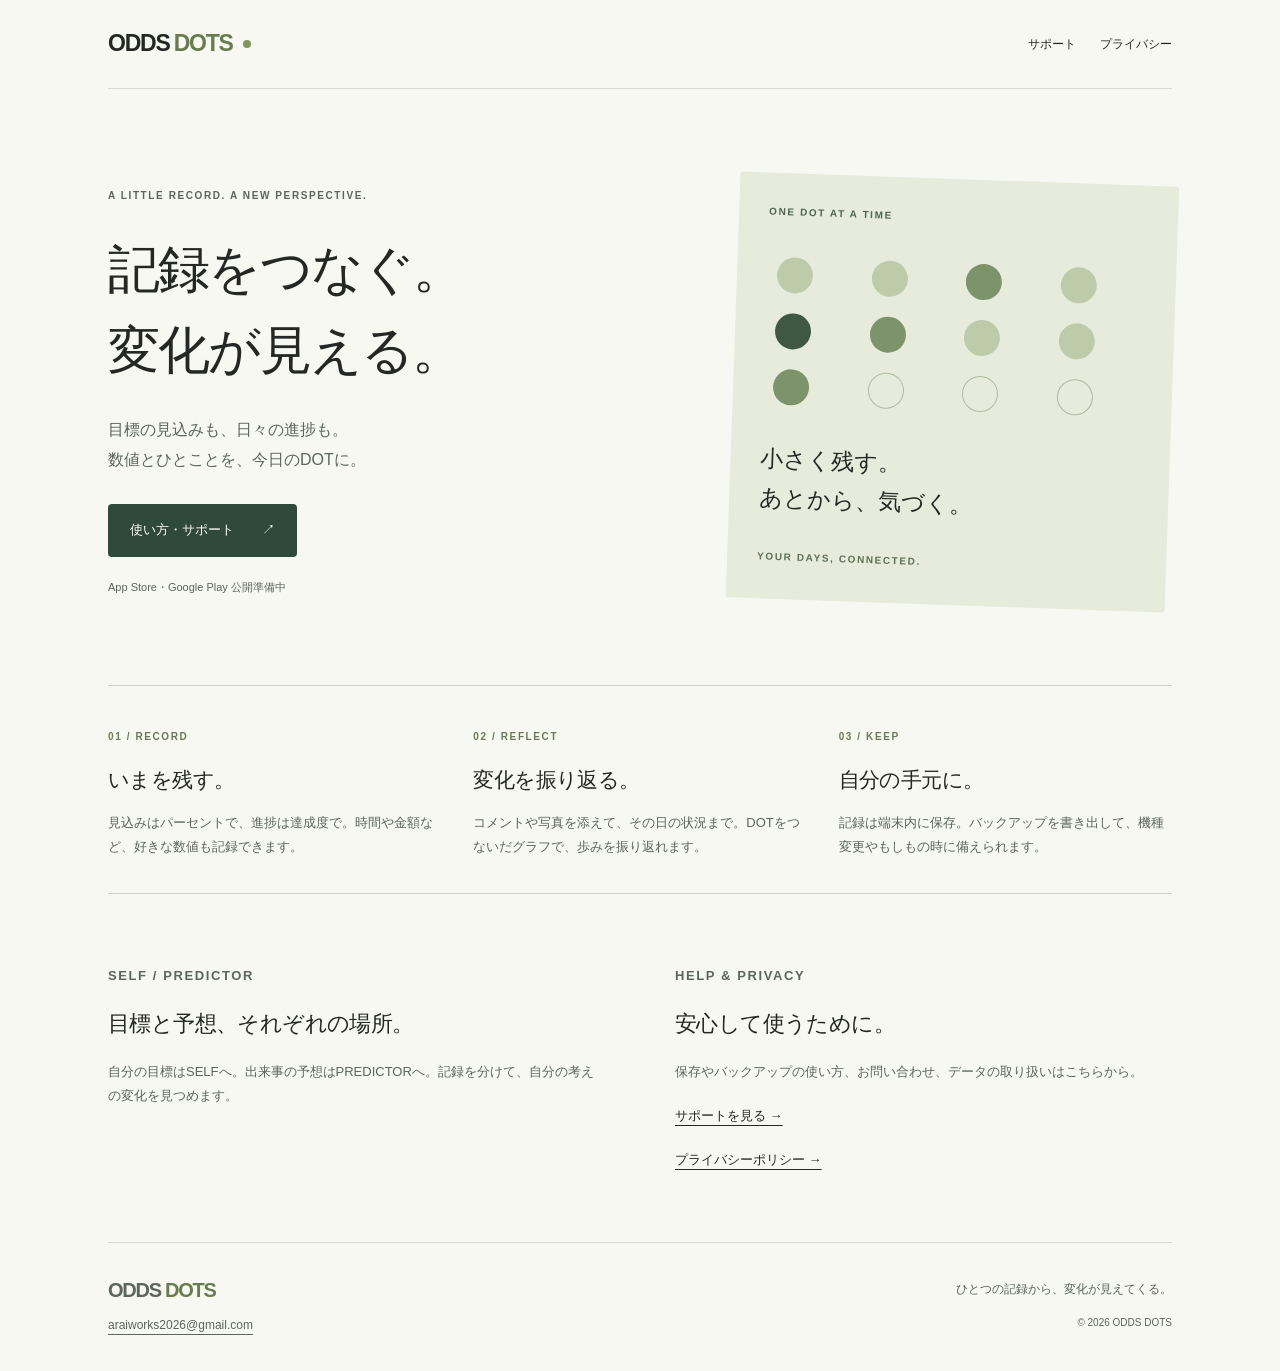
==== odds-dots/index.html @ dd60c02d "Add ODDS DOTS support and privacy website" ====
<!doctype html>
<html lang="ja"><head><meta charset="utf-8"><meta name="viewport" content="width=device-width,initial-scale=1"><meta name="color-scheme" content="light"><title>記録をつなぐ。変化が見える。 | ODDS DOTS</title><meta name="description" content="目標と予想を、数値・コメント・写真で記録するODDS DOTS。使い方、お問い合わせ、プライバシーポリシーをご案内します。"><link rel="canonical" href="https://f7tbfk4rnb-sys.github.io/odds-dots/"><meta property="og:title" content="記録をつなぐ。変化が見える。 | ODDS DOTS"><meta property="og:description" content="目標と予想を、数値・コメント・写真で記録するODDS DOTS。使い方、お問い合わせ、プライバシーポリシーをご案内します。"><meta property="og:type" content="website"><meta property="og:url" content="https://f7tbfk4rnb-sys.github.io/odds-dots/"><link rel="stylesheet" href="./style.css"></head><body><a class="skip" href="#main">本文へ移動</a><div class="wrap"><header><a class="brand" href="./">ODDS<span>DOTS</span><i aria-hidden="true"></i></a><nav aria-label="メインナビゲーション"><a href="./support/">サポート</a><a href="./privacy/">プライバシー</a></nav></header><main id="main">
<section class="hero"><div><p class="eyebrow">A LITTLE RECORD. A NEW PERSPECTIVE.</p><h1>記録をつなぐ。<br>変化が見える。</h1><p class="lead">目標の見込みも、日々の進捗も。<br>数値とひとことを、今日のDOTに。</p><div class="actions"><a class="button" href="support/">使い方・サポート <span aria-hidden="true">↗</span></a><span class="status">App Store・Google Play 公開準備中</span></div></div><div class="visual" aria-label="日々の記録がつながるイメージ"><span class="visual-label">ONE DOT AT A TIME</span><div class="dots" aria-hidden="true"><i></i><i></i><i></i><i></i><i></i><i></i><i></i><i></i><i></i><i></i><i></i><i></i></div><p>小さく残す。<br>あとから、気づく。</p><span class="visual-foot">YOUR DAYS, CONNECTED.</span></div></section>
<section class="features" aria-label="ODDS DOTSでできること"><article><span class="number">01 / RECORD</span><h2>いまを残す。</h2><p>見込みはパーセントで、進捗は達成度で。時間や金額など、好きな数値も記録できます。</p></article><article><span class="number">02 / REFLECT</span><h2>変化を振り返る。</h2><p>コメントや写真を添えて、その日の状況まで。DOTをつないだグラフで、歩みを振り返れます。</p></article><article><span class="number">03 / KEEP</span><h2>自分の手元に。</h2><p>記録は端末内に保存。バックアップを書き出して、機種変更やもしもの時に備えられます。</p></article></section>
<section class="two-up"><article><p class="eyebrow">SELF / PREDICTOR</p><h2>目標と予想、それぞれの場所。</h2><p>自分の目標はSELFへ。出来事の予想はPREDICTORへ。記録を分けて、自分の考えの変化を見つめます。</p></article><article><p class="eyebrow">HELP & PRIVACY</p><h2>安心して使うために。</h2><p>保存やバックアップの使い方、お問い合わせ、データの取り扱いはこちらから。</p><a class="text-link" href="support/">サポートを見る →</a><a class="text-link" href="privacy/">プライバシーポリシー →</a></article></section></main><footer><a class="brand" href="./">ODDS<span>DOTS</span></a><p>ひとつの記録から、変化が見えてくる。</p><a href="mailto:araiworks2026@gmail.com">araiworks2026@gmail.com</a><small>© 2026 ODDS DOTS</small></footer></div></body></html>
---- odds-dots/style.css ----
:root{font-family:-apple-system,BlinkMacSystemFont,"Hiragino Kaku Gothic ProN","Yu Gothic",sans-serif;color:#242723;background:#f7f8f2;font-synthesis:none;line-height:1.85;--green:#2f493b;--muted:#5c655e}*{box-sizing:border-box}body{margin:0}a{color:inherit;text-underline-offset:5px}a:focus-visible,summary:focus-visible{outline:3px solid #4f8063;outline-offset:5px}.wrap{max-width:1160px;margin:auto;padding:0 48px}.skip{position:absolute;top:-80px;background:white;padding:8px;z-index:5}.skip:focus{top:8px}header{display:flex;align-items:center;justify-content:space-between;gap:20px;padding:30px 0;border-bottom:1px solid #d7dcd2}.brand{font-size:23px;font-weight:900;letter-spacing:-1.2px;text-decoration:none;display:inline-flex;align-items:center;gap:4px;line-height:1.2}.brand span{color:#687c4f}.brand i{width:8px;height:8px;margin-left:6px;background:#7f965f;border-radius:50%}nav{display:flex;gap:24px;font-size:12px;font-weight:600}nav a{text-decoration:none}.hero{display:grid;grid-template-columns:1.3fr 1fr;align-items:center;gap:55px;padding:90px 0 80px}.eyebrow,.number,.visual-label,.visual-foot{font-size:10px;font-weight:700;letter-spacing:1.6px}.eyebrow{color:var(--muted);margin:0 0 24px}h1{font-size:clamp(32px,4.2vw,52px);line-height:1.55;letter-spacing:-1.8px;margin:0 0 25px;font-weight:750}h2{font-size:22px;letter-spacing:-.6px;line-height:1.6}p{margin:0 0 20px}.lead{color:var(--muted);font-size:16px}.actions{display:flex;flex-direction:column;align-items:flex-start;gap:20px;margin-top:30px}.button{background:var(--green);color:#fff;display:inline-flex;align-items:center;justify-content:space-between;gap:28px;padding:14px 22px;border-radius:4px;text-decoration:none;font-size:13px;font-weight:600}.status{font-size:11px;color:var(--muted)}.visual{min-height:360px;background:#e6ebdc;padding:30px;border-radius:3px;transform:rotate(2deg);position:relative;overflow:hidden}.visual-label{display:block;color:#4d654f}.dots{display:grid;grid-template-columns:repeat(4,1fr);gap:20px;margin:35px 10px}.dots i{display:block;width:36px;height:36px;background:#becbab;border-radius:50%}.dots i:nth-child(3n){background:#7d9369}.dots i:nth-child(5n){background:#3e5842}.dots i:nth-child(n+10){background:transparent;border:1px solid #aebca0}.visual p{font-size:23px;font-weight:700;line-height:1.7;margin:22px 0}.visual-foot{color:#5e7054}.features{display:grid;grid-template-columns:repeat(3,1fr);border-top:1px solid #cdd5c7;border-bottom:1px solid #cdd5c7;padding:34px 0;gap:32px}.number{color:#697959}.features p,.two-up p{font-size:13px;color:var(--muted);margin:0}.features h2{font-size:21px;margin:14px 0}.two-up{display:grid;grid-template-columns:1fr 1fr;gap:70px;padding:70px 0}.two-up .eyebrow{margin-bottom:15px}.text-link{display:block;font-size:13px;font-weight:600;margin-top:20px}.page-title{padding:68px 0 45px;border-bottom:1px solid #d7dcd2}.page-title h1{font-size:clamp(27px,4vw,42px);letter-spacing:-1px}.updated{font-size:12px;color:var(--muted);margin-bottom:0}.reading{max-width:760px;padding:35px 0 65px;margin:auto}.reading section{margin:35px 0 45px}.reading p{font-size:14px;line-height:2.1}.reading h2{font-size:22px}.reading a{overflow-wrap:anywhere}.policy section{border-top:1px solid #d7dcd2;padding-top:22px}.notice{padding:16px 20px;background:#e8eddf}.contact{background:#e8eddf;padding:30px;border-radius:4px}details{border-bottom:1px solid #d7dcd2;padding:20px 0}summary{cursor:pointer;font-size:15px;font-weight:650}details p{margin:18px 0 4px;color:var(--muted)}footer{border-top:1px solid #d7dcd2;padding:35px 0;display:grid;grid-template-columns:1fr 1fr;gap:12px;font-size:12px;color:var(--muted)}footer .brand{font-size:20px}footer p{margin:0;text-align:right}footer small{text-align:right}footer>a{overflow-wrap:anywhere}@media(max-width:700px){.wrap{padding:0 24px}header{padding:22px 0;gap:12px}nav{gap:14px;font-size:10px}.brand{font-size:20px}.hero{padding:45px 0;grid-template-columns:1fr;gap:32px}.hero h1{font-size:38px}.visual{min-height:280px;padding:24px;transform:none}.dots{gap:15px;margin:24px 0}.dots i{width:30px;height:30px}.visual p{font-size:20px}.features{grid-template-columns:1fr;gap:30px}.features article+article{border-top:1px solid #d7dcd2;padding-top:24px}.two-up{grid-template-columns:1fr;gap:40px;padding:45px 0}.page-title{padding:42px 0 24px}.reading{padding-top:8px}.contact{padding:22px}footer{grid-template-columns:1fr}footer p,footer small{text-align:left}.lead{font-size:14px}.eyebrow{font-size:9px;letter-spacing:1px}.reading h2{font-size:20px}}@media(prefers-reduced-motion:reduce){*{scroll-behavior:auto!important}}
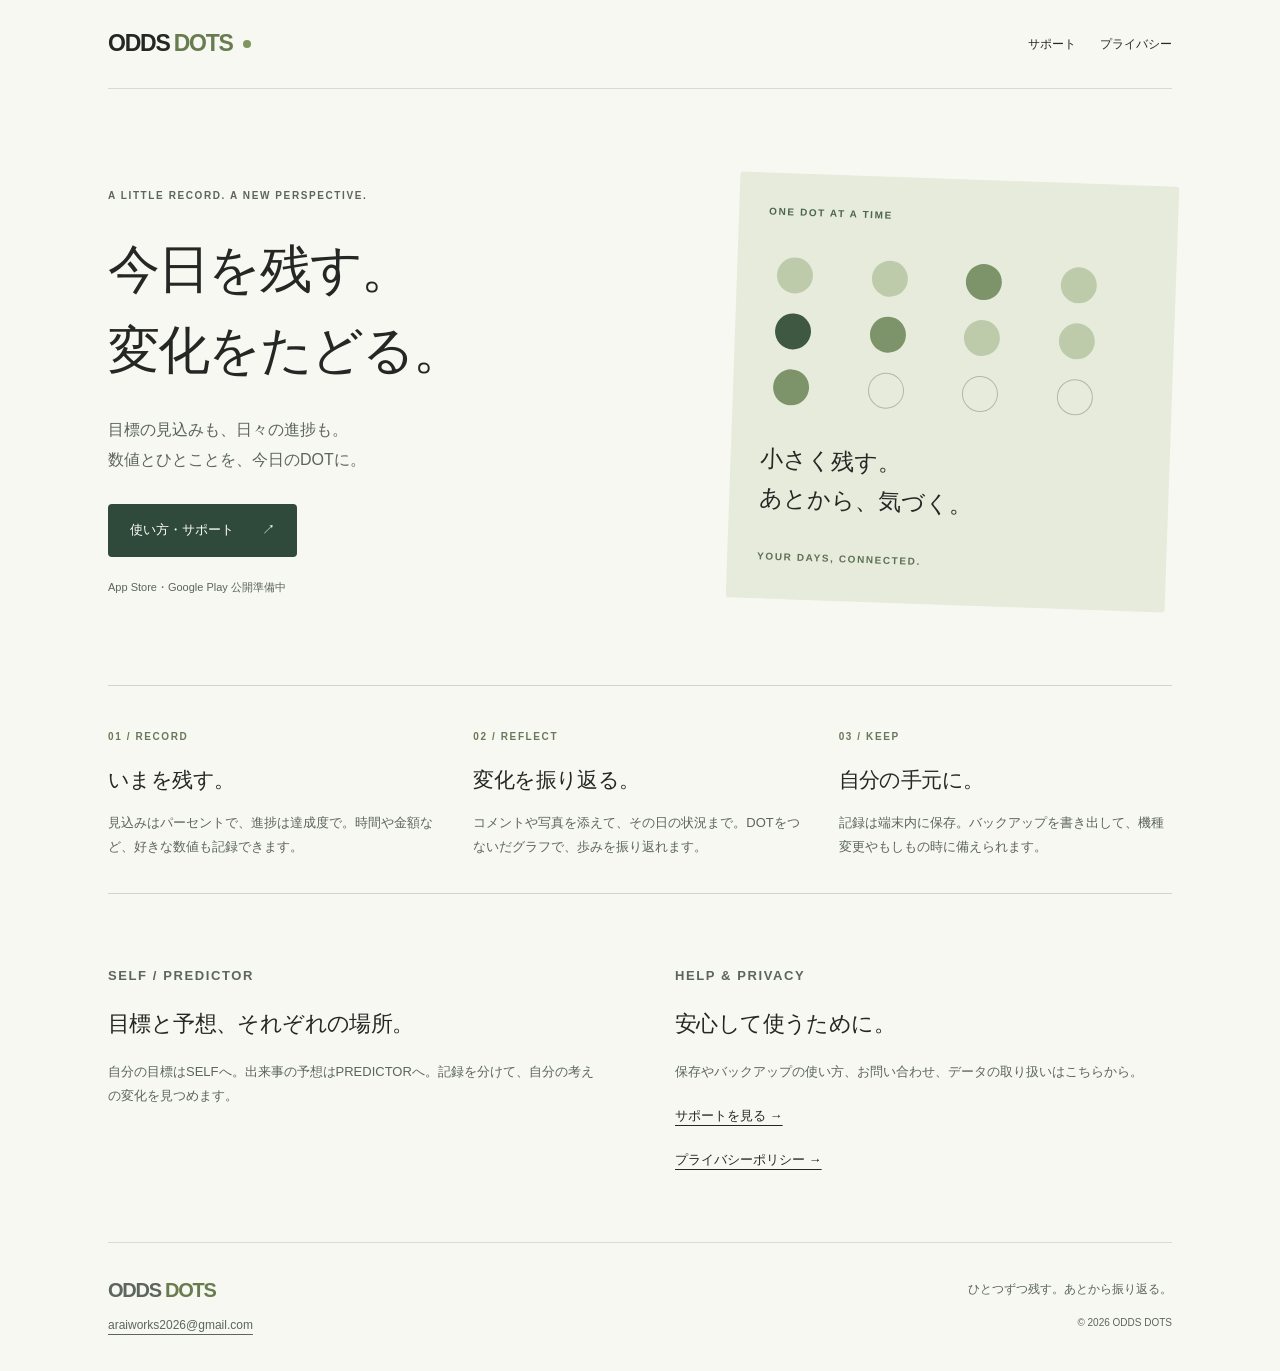
==== commit 000c8496: "Replace ODDS DOTS introductory wording" ====
--- a/odds-dots/index.html
+++ b/odds-dots/index.html
@@ -1,5 +1,5 @@
 <!doctype html>
-<html lang="ja"><head><meta charset="utf-8"><meta name="viewport" content="width=device-width,initial-scale=1"><meta name="color-scheme" content="light"><title>記録をつなぐ。変化が見える。 | ODDS DOTS</title><meta name="description" content="目標と予想を、数値・コメント・写真で記録するODDS DOTS。使い方、お問い合わせ、プライバシーポリシーをご案内します。"><link rel="canonical" href="https://f7tbfk4rnb-sys.github.io/odds-dots/"><meta property="og:title" content="記録をつなぐ。変化が見える。 | ODDS DOTS"><meta property="og:description" content="目標と予想を、数値・コメント・写真で記録するODDS DOTS。使い方、お問い合わせ、プライバシーポリシーをご案内します。"><meta property="og:type" content="website"><meta property="og:url" content="https://f7tbfk4rnb-sys.github.io/odds-dots/"><link rel="stylesheet" href="./style.css"></head><body><a class="skip" href="#main">本文へ移動</a><div class="wrap"><header><a class="brand" href="./">ODDS<span>DOTS</span><i aria-hidden="true"></i></a><nav aria-label="メインナビゲーション"><a href="./support/">サポート</a><a href="./privacy/">プライバシー</a></nav></header><main id="main">
-<section class="hero"><div><p class="eyebrow">A LITTLE RECORD. A NEW PERSPECTIVE.</p><h1>記録をつなぐ。<br>変化が見える。</h1><p class="lead">目標の見込みも、日々の進捗も。<br>数値とひとことを、今日のDOTに。</p><div class="actions"><a class="button" href="support/">使い方・サポート <span aria-hidden="true">↗</span></a><span class="status">App Store・Google Play 公開準備中</span></div></div><div class="visual" aria-label="日々の記録がつながるイメージ"><span class="visual-label">ONE DOT AT A TIME</span><div class="dots" aria-hidden="true"><i></i><i></i><i></i><i></i><i></i><i></i><i></i><i></i><i></i><i></i><i></i><i></i></div><p>小さく残す。<br>あとから、気づく。</p><span class="visual-foot">YOUR DAYS, CONNECTED.</span></div></section>
+<html lang="ja"><head><meta charset="utf-8"><meta name="viewport" content="width=device-width,initial-scale=1"><meta name="color-scheme" content="light"><title>今日を残す。変化をたどる。 | ODDS DOTS</title><meta name="description" content="目標と予想を、数値・コメント・写真で記録するODDS DOTS。使い方、お問い合わせ、プライバシーポリシーをご案内します。"><link rel="canonical" href="https://f7tbfk4rnb-sys.github.io/odds-dots/"><meta property="og:title" content="今日を残す。変化をたどる。 | ODDS DOTS"><meta property="og:description" content="目標と予想を、数値・コメント・写真で記録するODDS DOTS。使い方、お問い合わせ、プライバシーポリシーをご案内します。"><meta property="og:type" content="website"><meta property="og:url" content="https://f7tbfk4rnb-sys.github.io/odds-dots/"><link rel="stylesheet" href="./style.css"></head><body><a class="skip" href="#main">本文へ移動</a><div class="wrap"><header><a class="brand" href="./">ODDS<span>DOTS</span><i aria-hidden="true"></i></a><nav aria-label="メインナビゲーション"><a href="./support/">サポート</a><a href="./privacy/">プライバシー</a></nav></header><main id="main">
+<section class="hero"><div><p class="eyebrow">A LITTLE RECORD. A NEW PERSPECTIVE.</p><h1>今日を残す。<br>変化をたどる。</h1><p class="lead">目標の見込みも、日々の進捗も。<br>数値とひとことを、今日のDOTに。</p><div class="actions"><a class="button" href="support/">使い方・サポート <span aria-hidden="true">↗</span></a><span class="status">App Store・Google Play 公開準備中</span></div></div><div class="visual" aria-label="日々の記録がつながるイメージ"><span class="visual-label">ONE DOT AT A TIME</span><div class="dots" aria-hidden="true"><i></i><i></i><i></i><i></i><i></i><i></i><i></i><i></i><i></i><i></i><i></i><i></i></div><p>小さく残す。<br>あとから、気づく。</p><span class="visual-foot">YOUR DAYS, CONNECTED.</span></div></section>
 <section class="features" aria-label="ODDS DOTSでできること"><article><span class="number">01 / RECORD</span><h2>いまを残す。</h2><p>見込みはパーセントで、進捗は達成度で。時間や金額など、好きな数値も記録できます。</p></article><article><span class="number">02 / REFLECT</span><h2>変化を振り返る。</h2><p>コメントや写真を添えて、その日の状況まで。DOTをつないだグラフで、歩みを振り返れます。</p></article><article><span class="number">03 / KEEP</span><h2>自分の手元に。</h2><p>記録は端末内に保存。バックアップを書き出して、機種変更やもしもの時に備えられます。</p></article></section>
-<section class="two-up"><article><p class="eyebrow">SELF / PREDICTOR</p><h2>目標と予想、それぞれの場所。</h2><p>自分の目標はSELFへ。出来事の予想はPREDICTORへ。記録を分けて、自分の考えの変化を見つめます。</p></article><article><p class="eyebrow">HELP & PRIVACY</p><h2>安心して使うために。</h2><p>保存やバックアップの使い方、お問い合わせ、データの取り扱いはこちらから。</p><a class="text-link" href="support/">サポートを見る →</a><a class="text-link" href="privacy/">プライバシーポリシー →</a></article></section></main><footer><a class="brand" href="./">ODDS<span>DOTS</span></a><p>ひとつの記録から、変化が見えてくる。</p><a href="mailto:araiworks2026@gmail.com">araiworks2026@gmail.com</a><small>© 2026 ODDS DOTS</small></footer></div></body></html>+<section class="two-up"><article><p class="eyebrow">SELF / PREDICTOR</p><h2>目標と予想、それぞれの場所。</h2><p>自分の目標はSELFへ。出来事の予想はPREDICTORへ。記録を分けて、自分の考えの変化を見つめます。</p></article><article><p class="eyebrow">HELP & PRIVACY</p><h2>安心して使うために。</h2><p>保存やバックアップの使い方、お問い合わせ、データの取り扱いはこちらから。</p><a class="text-link" href="support/">サポートを見る →</a><a class="text-link" href="privacy/">プライバシーポリシー →</a></article></section></main><footer><a class="brand" href="./">ODDS<span>DOTS</span></a><p>ひとつずつ残す。あとから振り返る。</p><a href="mailto:araiworks2026@gmail.com">araiworks2026@gmail.com</a><small>© 2026 ODDS DOTS</small></footer></div></body></html>
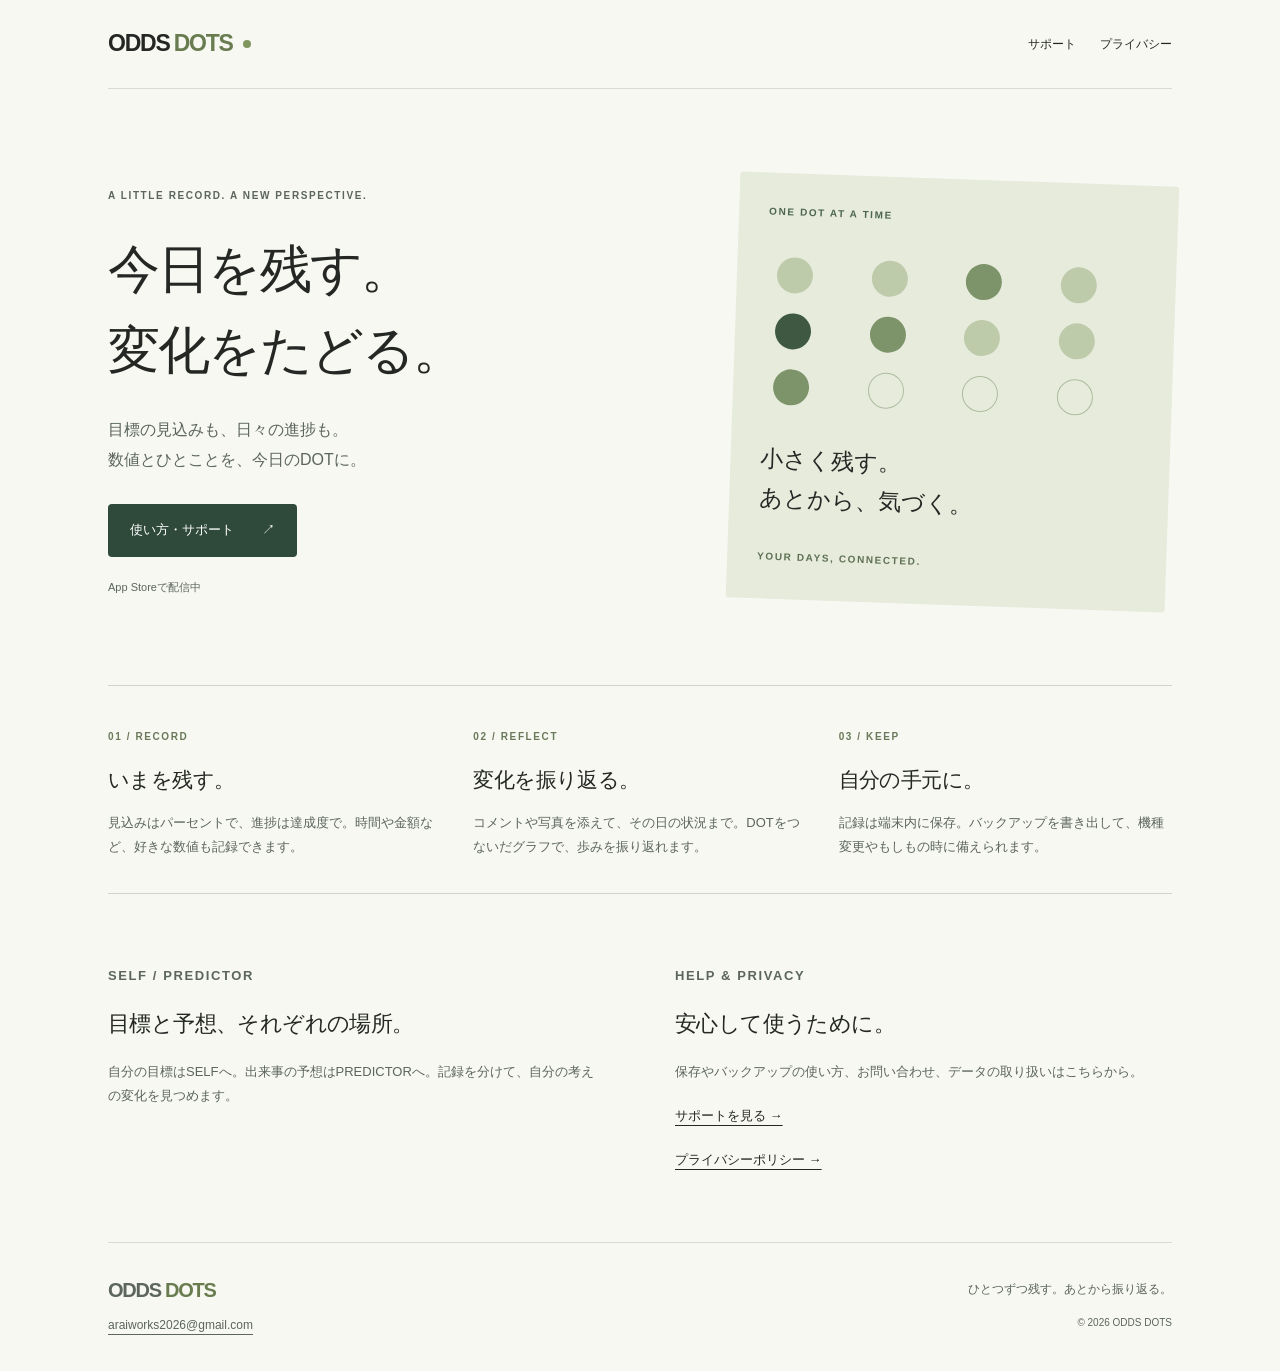
==== commit d6df8eef: "Reflect published App Store availability" ====
--- a/odds-dots/index.html
+++ b/odds-dots/index.html
@@ -1,5 +1,5 @@
 <!doctype html>
 <html lang="ja"><head><meta charset="utf-8"><meta name="viewport" content="width=device-width,initial-scale=1"><meta name="color-scheme" content="light"><title>今日を残す。変化をたどる。 | ODDS DOTS</title><meta name="description" content="目標と予想を、数値・コメント・写真で記録するODDS DOTS。使い方、お問い合わせ、プライバシーポリシーをご案内します。"><link rel="canonical" href="https://f7tbfk4rnb-sys.github.io/odds-dots/"><meta property="og:title" content="今日を残す。変化をたどる。 | ODDS DOTS"><meta property="og:description" content="目標と予想を、数値・コメント・写真で記録するODDS DOTS。使い方、お問い合わせ、プライバシーポリシーをご案内します。"><meta property="og:type" content="website"><meta property="og:url" content="https://f7tbfk4rnb-sys.github.io/odds-dots/"><link rel="stylesheet" href="./style.css"></head><body><a class="skip" href="#main">本文へ移動</a><div class="wrap"><header><a class="brand" href="./">ODDS<span>DOTS</span><i aria-hidden="true"></i></a><nav aria-label="メインナビゲーション"><a href="./support/">サポート</a><a href="./privacy/">プライバシー</a></nav></header><main id="main">
-<section class="hero"><div><p class="eyebrow">A LITTLE RECORD. A NEW PERSPECTIVE.</p><h1>今日を残す。<br>変化をたどる。</h1><p class="lead">目標の見込みも、日々の進捗も。<br>数値とひとことを、今日のDOTに。</p><div class="actions"><a class="button" href="support/">使い方・サポート <span aria-hidden="true">↗</span></a><span class="status">App Store・Google Play 公開準備中</span></div></div><div class="visual" aria-label="日々の記録がつながるイメージ"><span class="visual-label">ONE DOT AT A TIME</span><div class="dots" aria-hidden="true"><i></i><i></i><i></i><i></i><i></i><i></i><i></i><i></i><i></i><i></i><i></i><i></i></div><p>小さく残す。<br>あとから、気づく。</p><span class="visual-foot">YOUR DAYS, CONNECTED.</span></div></section>
+<section class="hero"><div><p class="eyebrow">A LITTLE RECORD. A NEW PERSPECTIVE.</p><h1>今日を残す。<br>変化をたどる。</h1><p class="lead">目標の見込みも、日々の進捗も。<br>数値とひとことを、今日のDOTに。</p><div class="actions"><a class="button" href="support/">使い方・サポート <span aria-hidden="true">↗</span></a><span class="status">App Storeで配信中</span></div></div><div class="visual" aria-label="日々の記録がつながるイメージ"><span class="visual-label">ONE DOT AT A TIME</span><div class="dots" aria-hidden="true"><i></i><i></i><i></i><i></i><i></i><i></i><i></i><i></i><i></i><i></i><i></i><i></i></div><p>小さく残す。<br>あとから、気づく。</p><span class="visual-foot">YOUR DAYS, CONNECTED.</span></div></section>
 <section class="features" aria-label="ODDS DOTSでできること"><article><span class="number">01 / RECORD</span><h2>いまを残す。</h2><p>見込みはパーセントで、進捗は達成度で。時間や金額など、好きな数値も記録できます。</p></article><article><span class="number">02 / REFLECT</span><h2>変化を振り返る。</h2><p>コメントや写真を添えて、その日の状況まで。DOTをつないだグラフで、歩みを振り返れます。</p></article><article><span class="number">03 / KEEP</span><h2>自分の手元に。</h2><p>記録は端末内に保存。バックアップを書き出して、機種変更やもしもの時に備えられます。</p></article></section>
 <section class="two-up"><article><p class="eyebrow">SELF / PREDICTOR</p><h2>目標と予想、それぞれの場所。</h2><p>自分の目標はSELFへ。出来事の予想はPREDICTORへ。記録を分けて、自分の考えの変化を見つめます。</p></article><article><p class="eyebrow">HELP & PRIVACY</p><h2>安心して使うために。</h2><p>保存やバックアップの使い方、お問い合わせ、データの取り扱いはこちらから。</p><a class="text-link" href="support/">サポートを見る →</a><a class="text-link" href="privacy/">プライバシーポリシー →</a></article></section></main><footer><a class="brand" href="./">ODDS<span>DOTS</span></a><p>ひとつずつ残す。あとから振り返る。</p><a href="mailto:araiworks2026@gmail.com">araiworks2026@gmail.com</a><small>© 2026 ODDS DOTS</small></footer></div></body></html>
